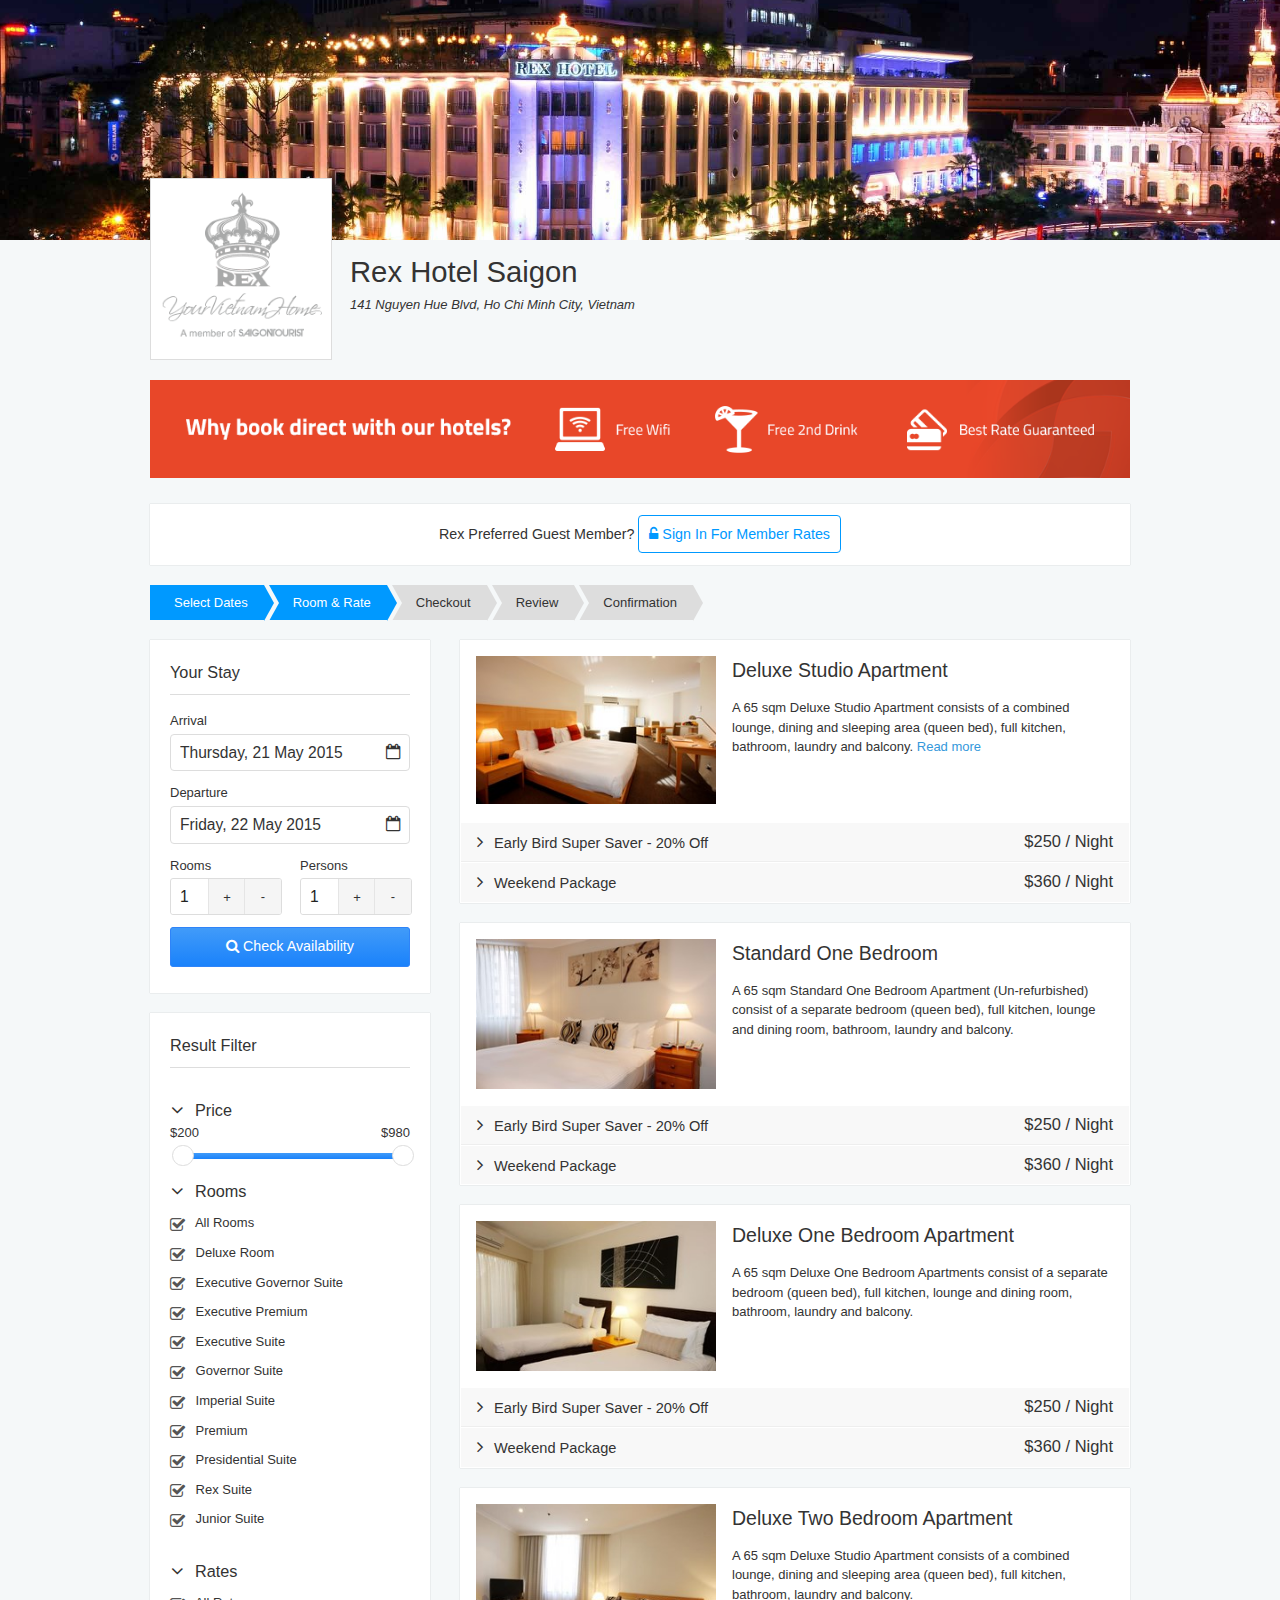
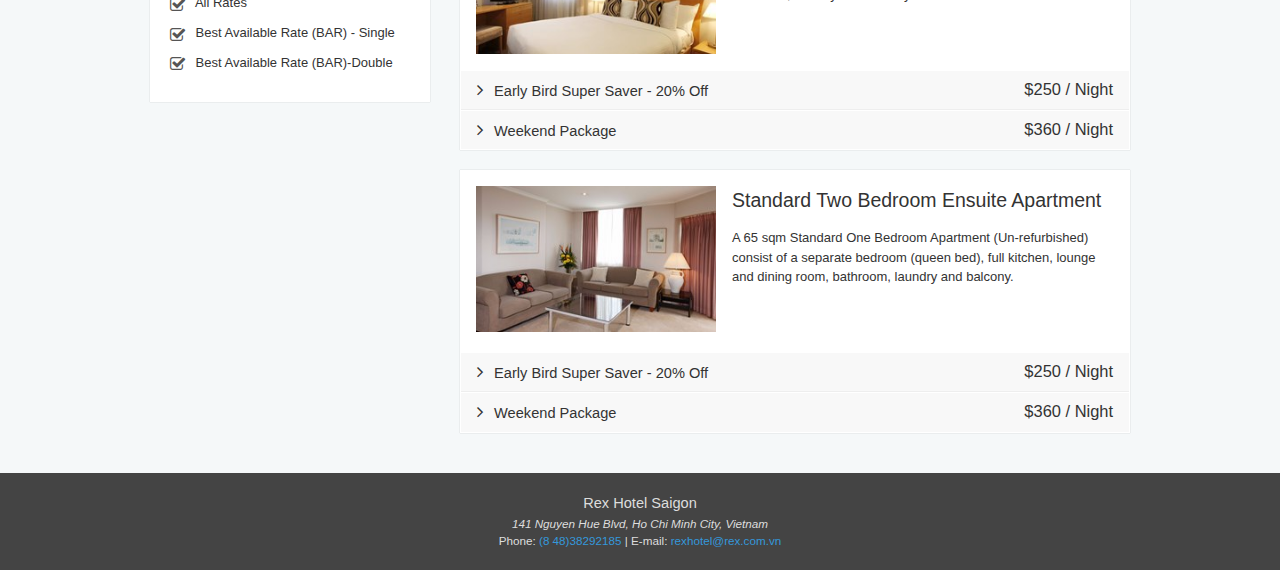
==== index.html @ 6fda1b0e "add breakcrumb nav bar" ====
<!DOCTYPE html>
<html lang="en">

<head>
	<meta charset="utf-8">
	<title>Reservation - Modern Hotel</title>
	<meta name="viewport" content="width=device-width, initial-scale=1, user-scalable=no">
	<link rel="stylesheet" href="styles/style.css">
	<!--[if lt IE 9]>
	<script src="http://html5shiv.googlecode.com/svn/trunk/html5.js"></script>
	<![endif]-->
</head>

<body>
	<header class="master-header" style="background-image: url(images/rex-banner-2200x1200.jpg)">
		<div class="container">
			<section class="master-headline">
				<a href="#" class="master-logo">
					<img src="images/logo-rex.png" alt="">
				</a>
				<div class="master-caption">
					<h1>Rex Hotel Saigon</h1>
					<address>
						141 Nguyen Hue Blvd, Ho Chi Minh City, Vietnam
					</address>
				</div>
			</section>
		</div>
	</header>
	<section class="master-body">
		<div class="container">
			<div class="body-banner">
				<img src="images/book-direct-banner.png" alt="">
			</div>
			<div class="container-box text-center member-connect-bar">
				Rex Preferred Guest Member? <a href="?do=connect" class="ghost-button"><i class="fa fa-unlock-alt"></i> Sign In For Member Rates</a>
				<!-- Welcome back, Edward. Enjoy your <strong>35% Off</strong> for Platinum Membership -->
			</div>
			<div class="breadcrumb-nav">
				<ul>
					<li class="active">Select Dates</li>
					<li class="active">Room &amp; Rate</li>
					<li>Checkout</li>
					<li>Review</li>
					<li>Confirmation</li>
				</ul>
			</div>
			<aside class="body-aside">
				<div class="container-box">
					<h3 class="box-title">Your Stay</h3>
					<div class="box-content">
						<form action="" class="booking-search-form">
							<table class="form-table wide">
								<tr>
									<td>
										<h4 class="form-label-title">Arrival</h4>
										<label class="datepicker-label">
											<input type="text" class="datepicker" id="arrival" placeholder="Arrival" value="Thursday, 21 May 2015" readonly>
											<input type="text" name="arrival" class="hide datepicker-alt" placeholder="Arrival" value="">
										</label>
									</td>
								</tr>
								<tr>
									<td>
										<h4 class="form-label-title">Departure</h4>
										<label class="datepicker-label">
											<input type="text" class="datepicker" id="departure" placeholder="Departure" value="Friday, 22 May 2015" readonly>
											<input type="text" name="departure" class="hide datepicker-alt" placeholder="Arrival" value="">
										</label>
									</td>
								</tr>
								<tr>
									<td>
										<div class="dual-split">
											<label>
												<h4 class="form-label-title">Rooms</h4>
												<input type="text" class="spinner" name="rooms" value="1" min="1" max="4" readonly>
											</label>
										</div>
										<div class="dual-split">
											<label>
												<h4 class="form-label-title">Persons</h4>
												<input type="text" class="spinner" name="persons" value="1" min="1" max="4" readonly>
											</label>
										</div>
									</td>
								</tr>
								<tr>
									<td>
										<button type="submit"><i class="fa fa-search"></i> Check Availability</button>
									</td>
								</tr>
							</table>
						</form>
					</div>
				</div>
				<div class="container-box">
					<h3 class="box-title">Result Filter</h3>
					<div class="box-content">
						<!-- Price -->
						<div class="filter-component price-filter">
							<h4 class="component-title active">Price</h4>
							<div class="component-body">
								<ul class="price-filter-label">
									<li>$200</li>
									<li>$980</li>
								</ul>
								<div class="slider"></div>
							</div>
						</div>
						<div class="filter-component room-filter">
							<h4 class="component-title active">Rooms</h4>
							<div class="component-body">
								<label>
									<input type="checkbox" class="select-all-checkbox" checked> All Rooms
								</label>
								<label>
									<input type="checkbox" checked> Deluxe Room
								</label>
								<label>
									<input type="checkbox" checked> Executive Governor Suite
								</label>
								<label>
									<input type="checkbox" checked> Executive Premium
								</label>
								<label>
									<input type="checkbox" checked> Executive Suite
								</label>
								<label>
									<input type="checkbox" checked> Governor Suite
								</label>
								<label>
									<input type="checkbox" checked> Imperial Suite
								</label>
								<label>
									<input type="checkbox" checked> Premium
								</label>
								<label>
									<input type="checkbox" checked> Presidential Suite
								</label>
								<label>
									<input type="checkbox" checked> Rex Suite
								</label>
								<label>
									<input type="checkbox" checked> Junior Suite
								</label>
							</div>
						</div>
						<div class="filter-component room-filter">
							<h4 class="component-title active">Rates</h4>
							<div class="component-body">
								<label>
									<input type="checkbox" class="select-all-checkbox" checked> All Rates
								</label>
								<label>
									<input type="checkbox" checked> Best Available Rate (BAR) - Single
								</label>
								<label>
									<input type="checkbox" checked> Best Available Rate (BAR)-Double
								</label>
							</div>
						</div>
					</div>
				</div>
			</aside>
			<main class="body-main">
				<form action="inform.html">
					<div class="room-list">
						<li class="room-item container-box">
							<div class="room-photo-frame">
								<img src="images/rs_270x0_Deluxe.jpg" alt="">
								<div class="photo-zoom-button"><i class="fa fa-search-plus"></i></div>
							</div>
							<div class="room-text">
								<h2 class="room-name">Deluxe Studio Apartment</h2>
								<p class="room-caption">
									A 65 sqm Deluxe Studio Apartment consists of a combined lounge, dining and sleeping area (queen bed), full kitchen, bathroom, laundry and balcony. <a href="#" class="read-more-button">Read more</a>
								</p>
							</div>
							<ul class="rate-list">
								<li class="rate-item">
									<h3 class="rate-name">
										<i class="fa fa-angle-right"></i> Early Bird Super Saver - 20% Off
										<span class="rate-price">$250 / Night</span>
									</h3>
									<div class="rate-item-content">
										<div class="rate-item-action">
											<div class="rate-action-caption">Excluding Taxes &amp; Fees</div>
											<a href="#price-breakdown-1" class="dialog-button">Price Breakdown</a>
											<div class="hide" id="price-breakdown-1" title="Price Breakdown" data-modal="true" data-resizable="false" data-width="480" data-scrollable="false">
												<table class="form-table">
													<tr>
														<td width="80">Room</td>
														<td>Deluxe Studio Apartment</td>
													</tr>
													<tr>
														<td>Rate</td>
														<td>Early Bird Super Saver - 20% Off</td>
													</tr>
												</table>
												<br>
												<table class="data-table stripe wide">
													<tr>
														<th>Date</th>
														<th>Price</th>
													</tr>
													<tr>
														<td>20 June 2015</td>
														<td>$232</td>
													</tr>
													<tr>
														<td>21 June 2015</td>
														<td>$168</td>
													</tr>
													<tr>
														<td><strong style="font-size: 1.1em">Total</strong></td>
														<td><strong style="font-size: 1.1em">$400</strong></td>
													</tr>
												</table>
											</div>
											<button type="submit"><i class="fa fa-check"></i> SELECT</button>
										</div>
										<div class="rate-item-text">
											Book your stay early and save up to 20% off our Flexi rate! Bookings must be fully prepaid at time of booking and no cancellations or amendments are permitted.
											<br> Package Inclusion:
											<ul>
												<li>Free Wi-Fi Internet access</li>
												<li>Free access to gym and swimming pool</li>
											</ul>
											<a href="#tnc-1" class="dialog-button">Terms &amp; Conditions</a>
											<div class="hide" id="tnc-1" title="Terms &amp; Conditions" data-modal="true" data-width="640" data-maxheight="480" data-resizable="true" data-scrollable="false">
												If cancelled within 48 hours prior to arrival or no show - one night-stay will be forfeited - Charge includes Tax
												<br> FULL pre-payment required. No cancellations or amendments.
												<br> • Rates are quoted in US Dollar (USD)
												<br> • A credit card number is required to guarantee the booking.
												<br> • In case of cancellation less than 24hrs, prior to arrival or in case of no-show, one night stay per room will be charged on your credit card.
												<br> • Check-in time is from 1400hrs and check-out till 1200hrs
												<br> • Please note that children age 12 and older are charged the adult rate. • Payment due upon departure.
												<br> • Hotel reserves the right to cancel or modify reservations where it appears that a customer has engaged in fraudulent or inappropriate activity or under other circumstances where it appears that reservations contain or resulted from a mistake or error.
												<br>
												<br> Please do not hesitate to contact us at the following e-mail address: bookings@rex.com.vn
												<br>
												<br> We are always on hand to assist with your enquiry.
											</div>
										</div>
									</div>
								</li>
								<li class="rate-item">
									<h3 class="rate-name">
										<i class="fa fa-angle-right"></i> Weekend Package
										<span class="rate-price">$360 / Night</span>
									</h3>
									<div class="rate-item-content">
										<div class="rate-item-action">
											<div class="rate-action-caption">Excluding Taxes &amp; Fees</div>
											<a href="#" class="price-breakdown-button">Price Breakdown</a>
											<button class="active"><i class="fa fa-check"></i> SELECT</button>
										</div>
										<div class="rate-item-text">
											Book your stay early and save up to 20% off our Flexi rate! Bookings must be fully prepaid at time of booking and no cancellations or amendments are permitted.
											<br> Package Inclusion:
											<ul>
												<li>Free Wi-Fi Internet access</li>
												<li>Free access to gym and swimming pool</li>
											</ul>
											<a href="#" class="rate-tnc-button">Terms &amp; Conditions</a>
										</div>
									</div>
								</li>
							</ul>
						</li>
						<li class="room-item container-box">
							<div class="room-photo-frame">
								<img src="images/rs_270x0_standard-one-bedroom-(1).jpg" alt="">
								<div class="photo-zoom-button"><i class="fa fa-search-plus"></i></div>
							</div>
							<div class="room-text">
								<h2 class="room-name">Standard One Bedroom</h2>
								<p class="room-caption">
									A 65 sqm Standard One Bedroom Apartment (Un-refurbished) consist of a separate bedroom (queen bed), full kitchen, lounge and dining room, bathroom, laundry and balcony.
								</p>
							</div>
							<ul class="rate-list">
								<li class="rate-item">
									<h3 class="rate-name">
										<i class="fa fa-angle-right"></i> Early Bird Super Saver - 20% Off
										<span class="rate-price">$250 / Night</span>
									</h3>
									<div class="rate-item-content">
										<div class="rate-item-action">
											<div class="rate-action-caption">Excluding Taxes &amp; Fees</div>
											<a href="#" class="price-breakdown-button">Price Breakdown</a>
											<button class="active"><i class="fa fa-check"></i> SELECT</button>
										</div>
										<div class="rate-item-text">
											Book your stay early and save up to 20% off our Flexi rate! Bookings must be fully prepaid at time of booking and no cancellations or amendments are permitted.
											<br> Package Inclusion:
											<ul>
												<li>Free Wi-Fi Internet access</li>
												<li>Free access to gym and swimming pool</li>
											</ul>
											<a href="#" class="rate-tnc-button">Terms &amp; Conditions</a>
										</div>
									</div>
								</li>
								<li class="rate-item">
									<h3 class="rate-name">
										<i class="fa fa-angle-right"></i> Weekend Package
										<span class="rate-price">$360 / Night</span>
									</h3>
									<div class="rate-item-content">
										<div class="rate-item-action">
											<div class="rate-action-caption">Excluding Taxes &amp; Fees</div>
											<a href="#" class="price-breakdown-button">Price Breakdown</a>
											<button class="active"><i class="fa fa-check"></i> SELECT</button>
										</div>
										<div class="rate-item-text">
											Book your stay early and save up to 20% off our Flexi rate! Bookings must be fully prepaid at time of booking and no cancellations or amendments are permitted.
											<br> Package Inclusion:
											<ul>
												<li>Free Wi-Fi Internet access</li>
												<li>Free access to gym and swimming pool</li>
											</ul>
											<a href="#" class="rate-tnc-button">Terms &amp; Conditions</a>
										</div>
									</div>
								</li>
							</ul>
						</li>
						<li class="room-item container-box">
							<div class="room-photo-frame">
								<img src="images/rs_270x0_deluxe-two-bedroom-apartment_(4).jpg" alt="">
								<div class="photo-zoom-button"><i class="fa fa-search-plus"></i></div>
							</div>
							<div class="room-text">
								<h2 class="room-name">Deluxe One Bedroom Apartment</h2>
								<p class="room-caption">
									A 65 sqm Deluxe One Bedroom Apartments consist of a separate bedroom (queen bed), full kitchen, lounge and dining room, bathroom, laundry and balcony.
								</p>
							</div>
							<ul class="rate-list">
								<li class="rate-item">
									<h3 class="rate-name">
										<i class="fa fa-angle-right"></i> Early Bird Super Saver - 20% Off
										<span class="rate-price">$250 / Night</span>
									</h3>
									<div class="rate-item-content">
										<div class="rate-item-action">
											<div class="rate-action-caption">Excluding Taxes &amp; Fees</div>
											<a href="#" class="price-breakdown-button">Price Breakdown</a>
											<button class="active"><i class="fa fa-check"></i> SELECT</button>
										</div>
										<div class="rate-item-text">
											Book your stay early and save up to 20% off our Flexi rate! Bookings must be fully prepaid at time of booking and no cancellations or amendments are permitted.
											<br> Package Inclusion:
											<ul>
												<li>Free Wi-Fi Internet access</li>
												<li>Free access to gym and swimming pool</li>
											</ul>
											<a href="#" class="rate-tnc-button">Terms &amp; Conditions</a>
										</div>
									</div>
								</li>
								<li class="rate-item">
									<h3 class="rate-name">
										<i class="fa fa-angle-right"></i> Weekend Package
										<span class="rate-price">$360 / Night</span>
									</h3>
									<div class="rate-item-content">
										<div class="rate-item-action">
											<div class="rate-action-caption">Excluding Taxes &amp; Fees</div>
											<a href="#" class="price-breakdown-button">Price Breakdown</a>
											<button class="active"><i class="fa fa-check"></i> SELECT</button>
										</div>
										<div class="rate-item-text">
											Book your stay early and save up to 20% off our Flexi rate! Bookings must be fully prepaid at time of booking and no cancellations or amendments are permitted.
											<br> Package Inclusion:
											<ul>
												<li>Free Wi-Fi Internet access</li>
												<li>Free access to gym and swimming pool</li>
											</ul>
											<a href="#" class="rate-tnc-button">Terms &amp; Conditions</a>
										</div>
									</div>
								</li>
							</ul>
						</li>
						<li class="room-item container-box">
							<div class="room-photo-frame">
								<img src="images/rs_270x0_deluxe-one-bedroom-apartment.jpg" alt="">
								<div class="photo-zoom-button"><i class="fa fa-search-plus"></i></div>
							</div>
							<div class="room-text">
								<h2 class="room-name">Deluxe Two Bedroom Apartment</h2>
								<p class="room-caption">
									A 65 sqm Deluxe Studio Apartment consists of a combined lounge, dining and sleeping area (queen bed), full kitchen, bathroom, laundry and balcony.
								</p>
							</div>
							<ul class="rate-list">
								<li class="rate-item">
									<h3 class="rate-name">
										<i class="fa fa-angle-right"></i> Early Bird Super Saver - 20% Off
										<span class="rate-price">$250 / Night</span>
									</h3>
									<div class="rate-item-content">
										<div class="rate-item-action">
											<div class="rate-action-caption">Excluding Taxes &amp; Fees</div>
											<a href="#" class="price-breakdown-button">Price Breakdown</a>
											<button class="active"><i class="fa fa-check"></i> SELECT</button>
										</div>
										<div class="rate-item-text">
											Book your stay early and save up to 20% off our Flexi rate! Bookings must be fully prepaid at time of booking and no cancellations or amendments are permitted.
											<br> Package Inclusion:
											<ul>
												<li>Free Wi-Fi Internet access</li>
												<li>Free access to gym and swimming pool</li>
											</ul>
											<a href="#" class="rate-tnc-button">Terms &amp; Conditions</a>
										</div>
									</div>
								</li>
								<li class="rate-item">
									<h3 class="rate-name">
										<i class="fa fa-angle-right"></i> Weekend Package
										<span class="rate-price">$360 / Night</span>
									</h3>
									<div class="rate-item-content">
										<div class="rate-item-action">
											<div class="rate-action-caption">Excluding Taxes &amp; Fees</div>
											<a href="#" class="price-breakdown-button">Price Breakdown</a>
											<button class="active"><i class="fa fa-check"></i> SELECT</button>
										</div>
										<div class="rate-item-text">
											Book your stay early and save up to 20% off our Flexi rate! Bookings must be fully prepaid at time of booking and no cancellations or amendments are permitted.
											<br> Package Inclusion:
											<ul>
												<li>Free Wi-Fi Internet access</li>
												<li>Free access to gym and swimming pool</li>
											</ul>
											<a href="#" class="rate-tnc-button">Terms &amp; Conditions</a>
										</div>
									</div>
								</li>
							</ul>
						</li>
						<li class="room-item container-box">
							<div class="room-photo-frame">
								<img src="images/rs_270x0_standard-two-bedroom-ensuite-(1).jpg" alt="">
								<div class="photo-zoom-button"><i class="fa fa-search-plus"></i></div>
							</div>
							<div class="room-text">
								<h2 class="room-name">Standard Two Bedroom Ensuite Apartment</h2>
								<p class="room-caption">
									A 65 sqm Standard One Bedroom Apartment (Un-refurbished) consist of a separate bedroom (queen bed), full kitchen, lounge and dining room, bathroom, laundry and balcony.
								</p>
							</div>
							<ul class="rate-list">
								<li class="rate-item">
									<h3 class="rate-name">
										<i class="fa fa-angle-right"></i> Early Bird Super Saver - 20% Off
										<span class="rate-price">$250 / Night</span>
									</h3>
									<div class="rate-item-content">
										<div class="rate-item-action">
											<div class="rate-action-caption">Excluding Taxes &amp; Fees</div>
											<a href="#" class="price-breakdown-button">Price Breakdown</a>
											<button class="active"><i class="fa fa-check"></i> SELECT</button>
										</div>
										<div class="rate-item-text">
											Book your stay early and save up to 20% off our Flexi rate! Bookings must be fully prepaid at time of booking and no cancellations or amendments are permitted.
											<br> Package Inclusion:
											<ul>
												<li>Free Wi-Fi Internet access</li>
												<li>Free access to gym and swimming pool</li>
											</ul>
											<a href="#" class="rate-tnc-button">Terms &amp; Conditions</a>
										</div>
									</div>
								</li>
								<li class="rate-item">
									<h3 class="rate-name">
										<i class="fa fa-angle-right"></i> Weekend Package
										<span class="rate-price">$360 / Night</span>
									</h3>
									<div class="rate-item-content">
										<div class="rate-item-action">
											<div class="rate-action-caption">Excluding Taxes &amp; Fees</div>
											<a href="#" class="price-breakdown-button">Price Breakdown</a>
											<button class="active"><i class="fa fa-check"></i> SELECT</button>
										</div>
										<div class="rate-item-text">
											Book your stay early and save up to 20% off our Flexi rate! Bookings must be fully prepaid at time of booking and no cancellations or amendments are permitted.
											<br> Package Inclusion:
											<ul>
												<li>Free Wi-Fi Internet access</li>
												<li>Free access to gym and swimming pool</li>
											</ul>
											<a href="#" class="rate-tnc-button">Terms &amp; Conditions</a>
										</div>
									</div>
								</li>
							</ul>
						</li>
					</div>
				</form>
			</main>
		</div>
		<div class="clear"></div>
	</section>
	<footer class="master-footer">
		<div class="container">
			<h3>Rex Hotel Saigon</h3>
			<address>141 Nguyen Hue Blvd, Ho Chi Minh City, Vietnam</address>
			<div>
				Phone: <a href="tel:(8 48)38292185">(8 48)38292185</a> | E-mail: <a href="mailto:rexhotel@rex.com.vn">rexhotel@rex.com.vn</a>
			</div>
		</div>
	</footer>
	<script src="scripts/jquery-1.11.2.min.js"></script>
	<script src="scripts/jquery-ui-1.11.4.min.js"></script>
	<script src="scripts/script.js"></script>
	<!-- end of document -->
</body>

</html>
---- styles/style.css ----
/*@import url(https://fonts.googleapis.com/css?family=Raleway:400,300);*/
@import url(normalize.css);
@import url(font-awesome.css);
@import url(jquery-ui.css);
@import url(theme.css);
@import url(form.css);
@import url(main.css);
@import url(common.css);
@import url(layout.css);
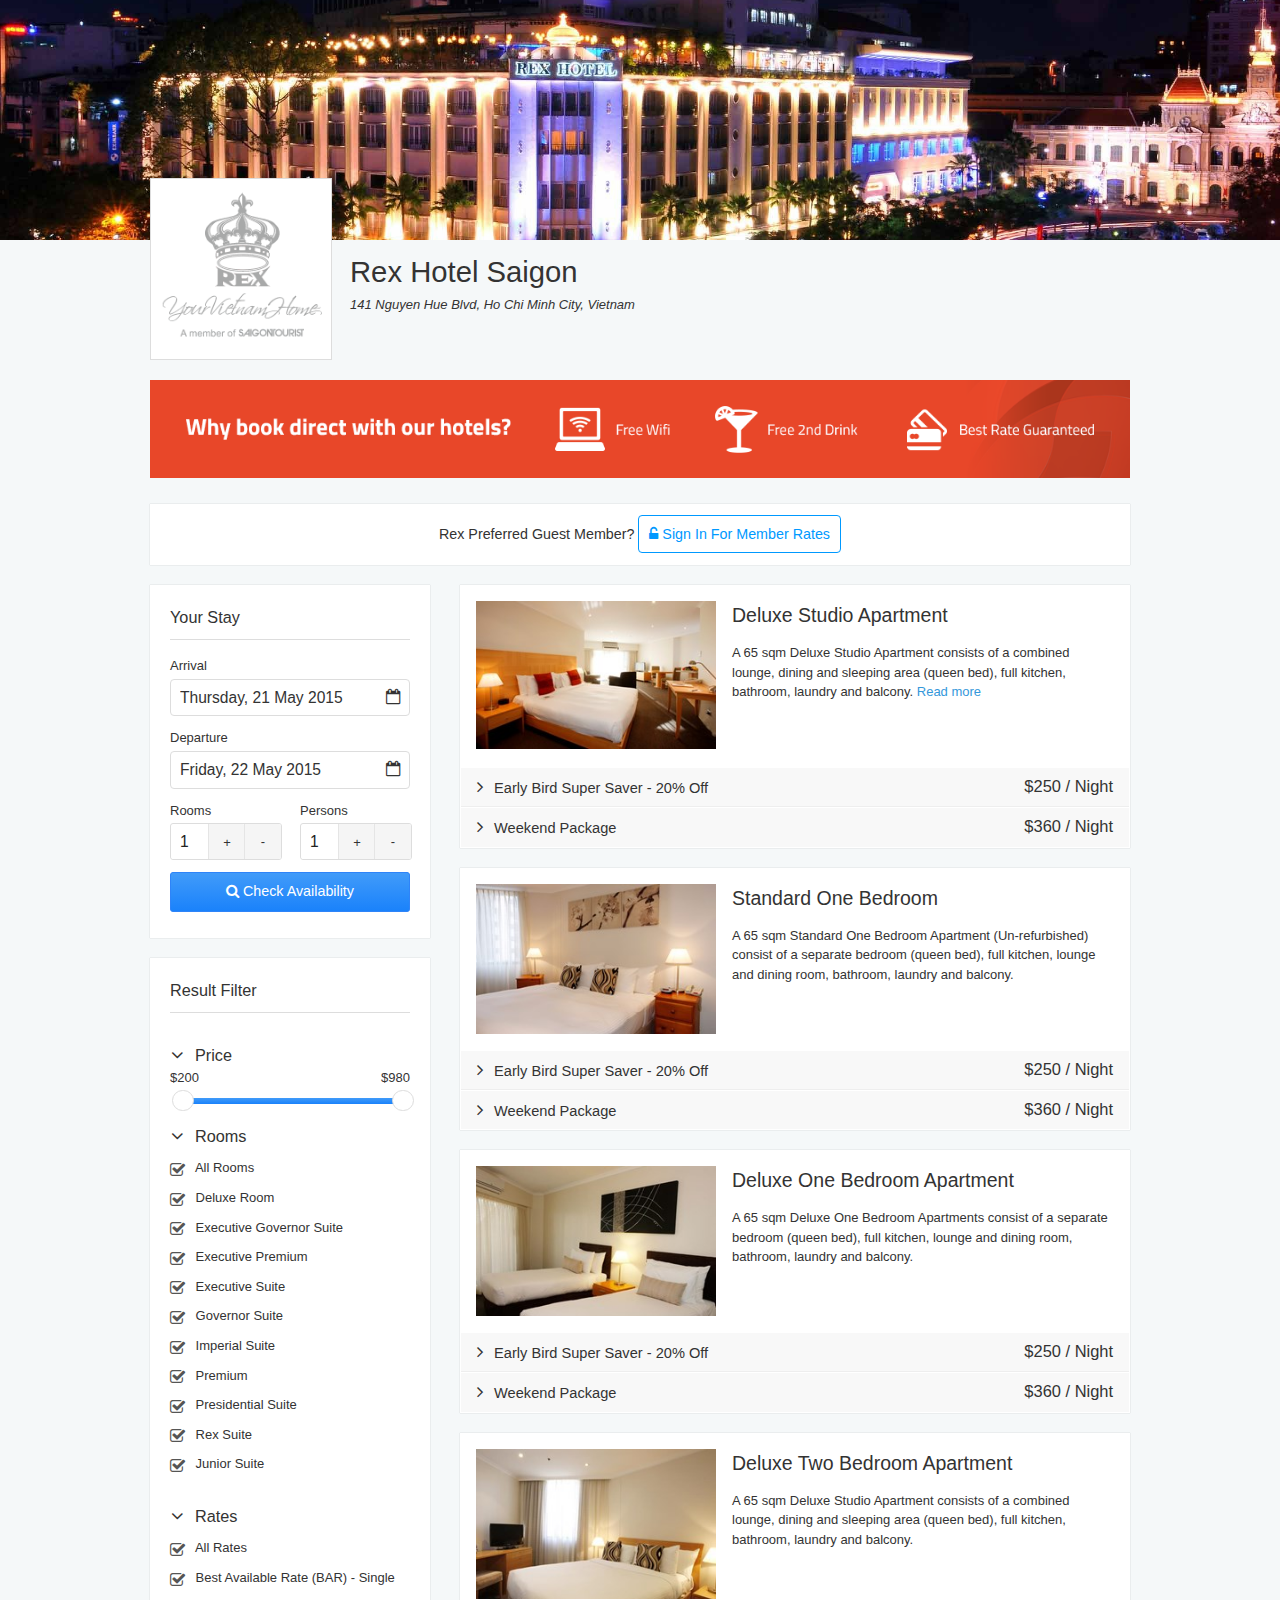
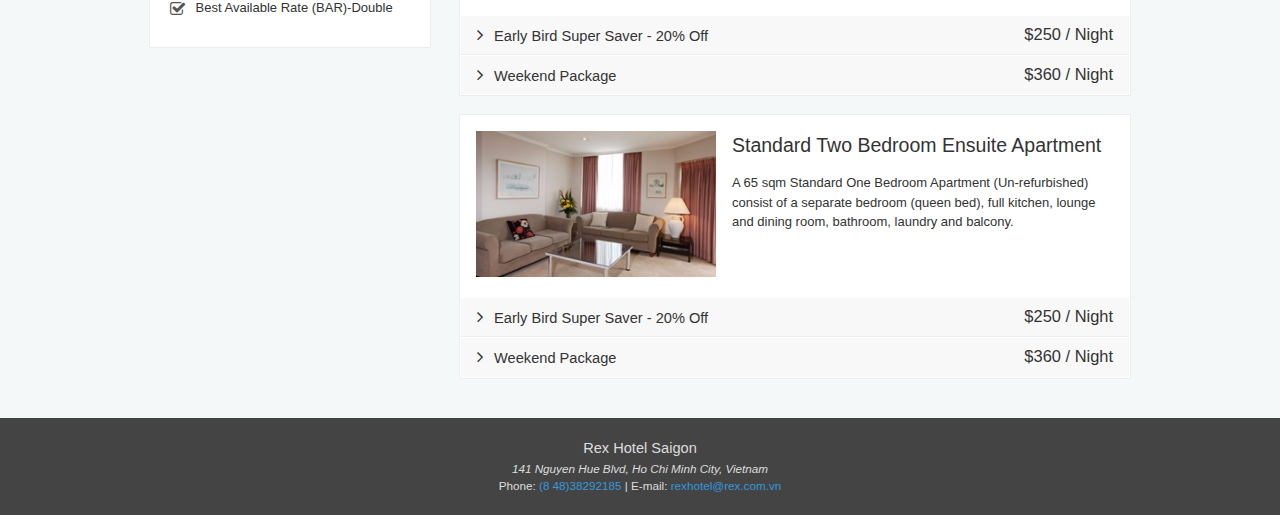
==== commit a2883f7b: "Revert "add breakcrumb nav bar"" ====
--- a/index.html
+++ b/index.html
@@ -36,15 +36,6 @@
 				Rex Preferred Guest Member? <a href="?do=connect" class="ghost-button"><i class="fa fa-unlock-alt"></i> Sign In For Member Rates</a>
 				<!-- Welcome back, Edward. Enjoy your <strong>35% Off</strong> for Platinum Membership -->
 			</div>
-			<div class="breadcrumb-nav">
-				<ul>
-					<li class="active">Select Dates</li>
-					<li class="active">Room &amp; Rate</li>
-					<li>Checkout</li>
-					<li>Review</li>
-					<li>Confirmation</li>
-				</ul>
-			</div>
 			<aside class="body-aside">
 				<div class="container-box">
 					<h3 class="box-title">Your Stay</h3>
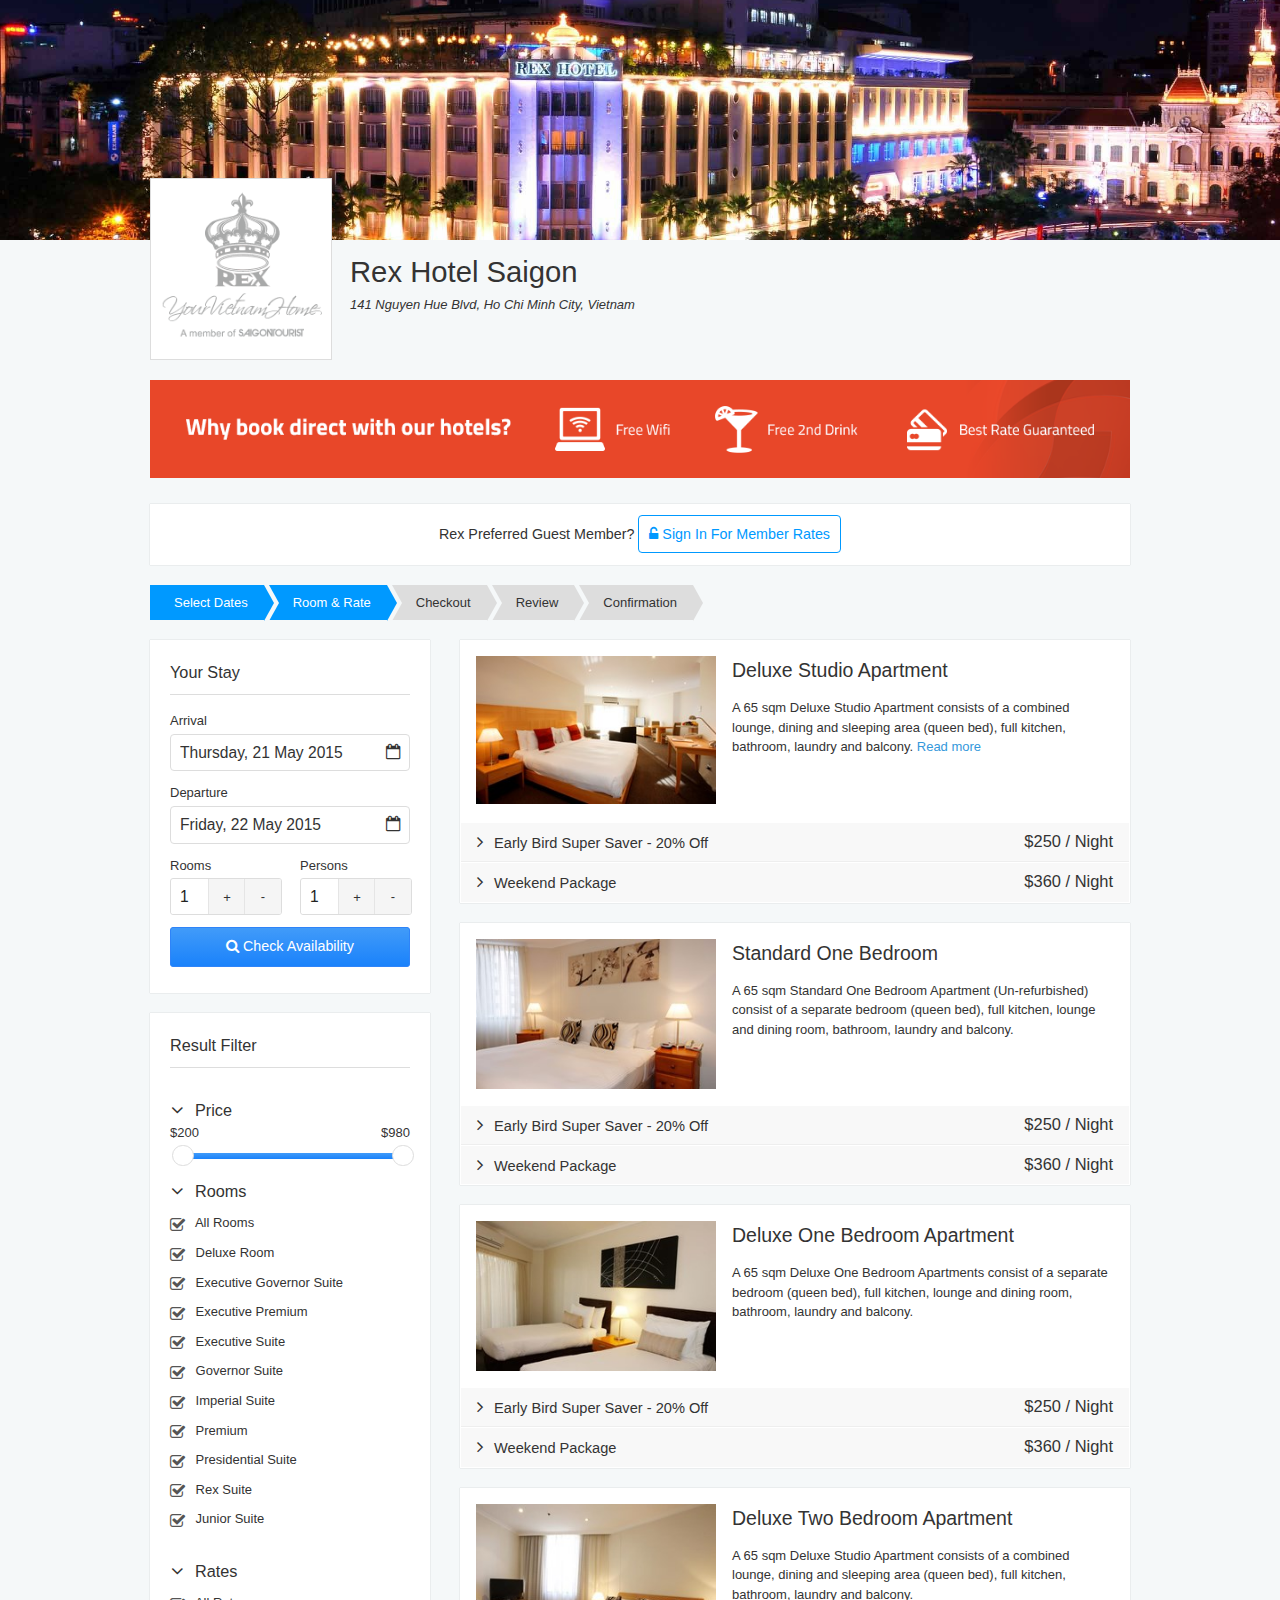
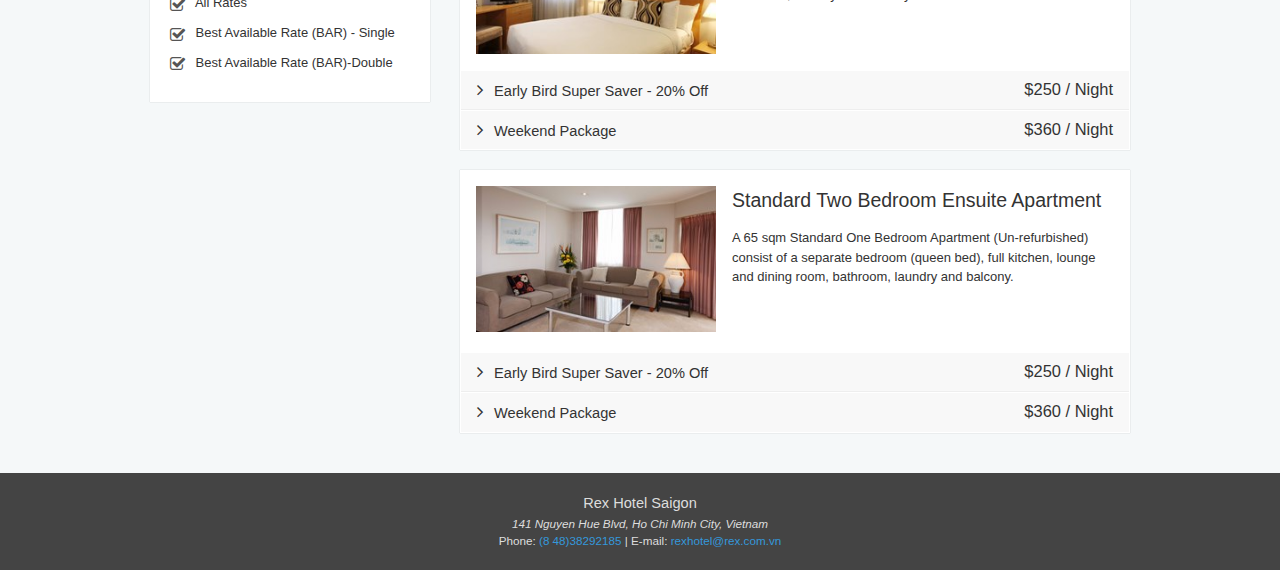
==== commit c2425341: "Revert 6fda1b0..a2883f7" ====
--- a/index.html
+++ b/index.html
@@ -36,6 +36,15 @@
 				Rex Preferred Guest Member? <a href="?do=connect" class="ghost-button"><i class="fa fa-unlock-alt"></i> Sign In For Member Rates</a>
 				<!-- Welcome back, Edward. Enjoy your <strong>35% Off</strong> for Platinum Membership -->
 			</div>
+			<div class="breadcrumb-nav">
+				<ul>
+					<li class="active">Select Dates</li>
+					<li class="active">Room &amp; Rate</li>
+					<li>Checkout</li>
+					<li>Review</li>
+					<li>Confirmation</li>
+				</ul>
+			</div>
 			<aside class="body-aside">
 				<div class="container-box">
 					<h3 class="box-title">Your Stay</h3>
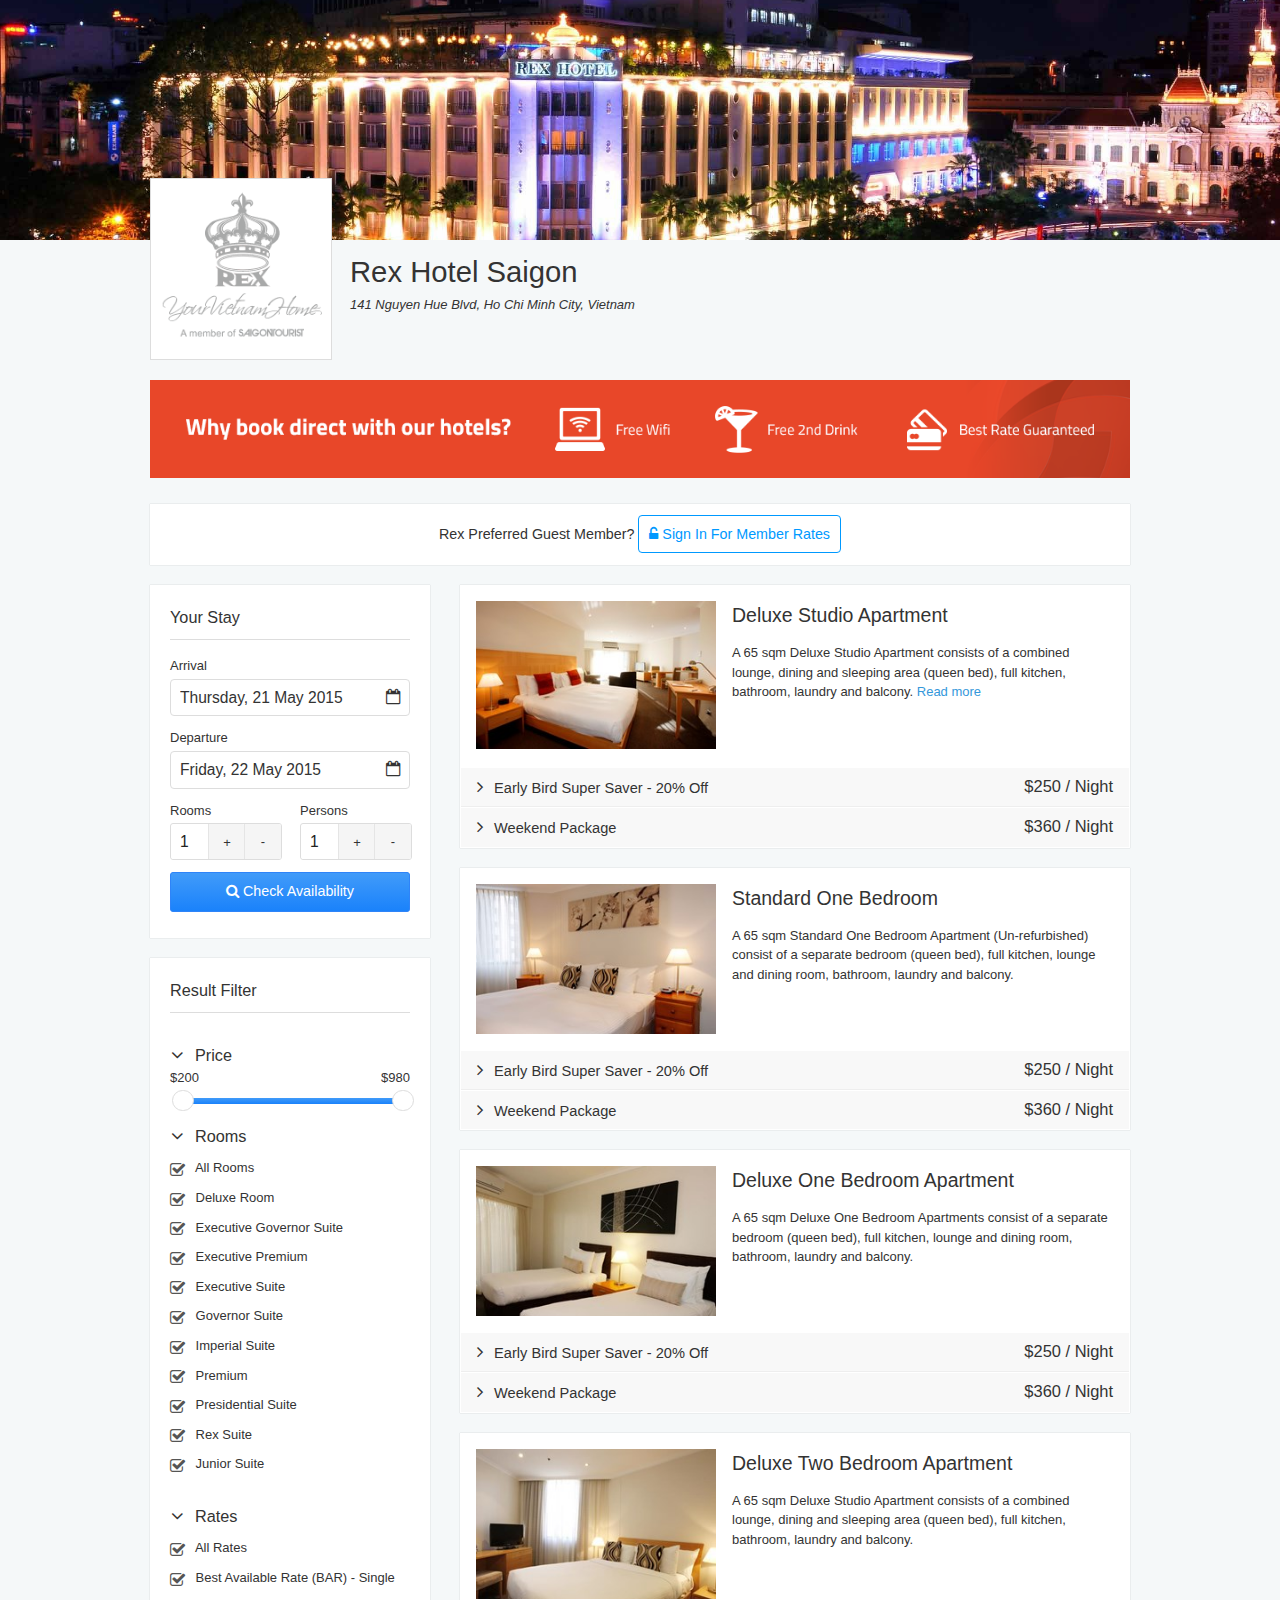
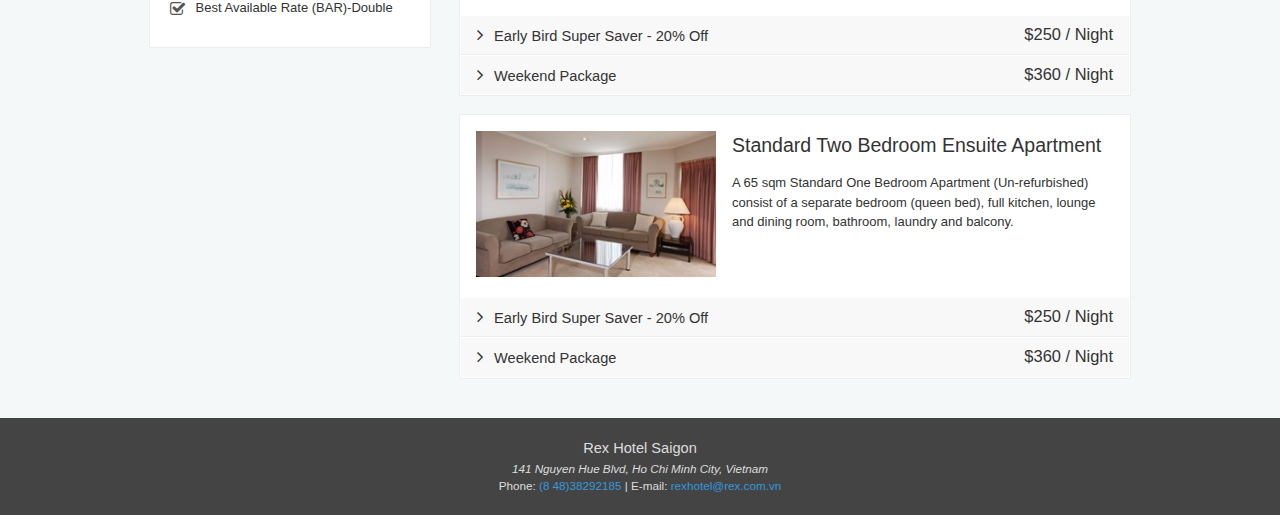
==== commit dc285a05: "Revert "add breakcrumb nav bar"" ====
--- a/index.html
+++ b/index.html
@@ -36,15 +36,6 @@
 				Rex Preferred Guest Member? <a href="?do=connect" class="ghost-button"><i class="fa fa-unlock-alt"></i> Sign In For Member Rates</a>
 				<!-- Welcome back, Edward. Enjoy your <strong>35% Off</strong> for Platinum Membership -->
 			</div>
-			<div class="breadcrumb-nav">
-				<ul>
-					<li class="active">Select Dates</li>
-					<li class="active">Room &amp; Rate</li>
-					<li>Checkout</li>
-					<li>Review</li>
-					<li>Confirmation</li>
-				</ul>
-			</div>
 			<aside class="body-aside">
 				<div class="container-box">
 					<h3 class="box-title">Your Stay</h3>
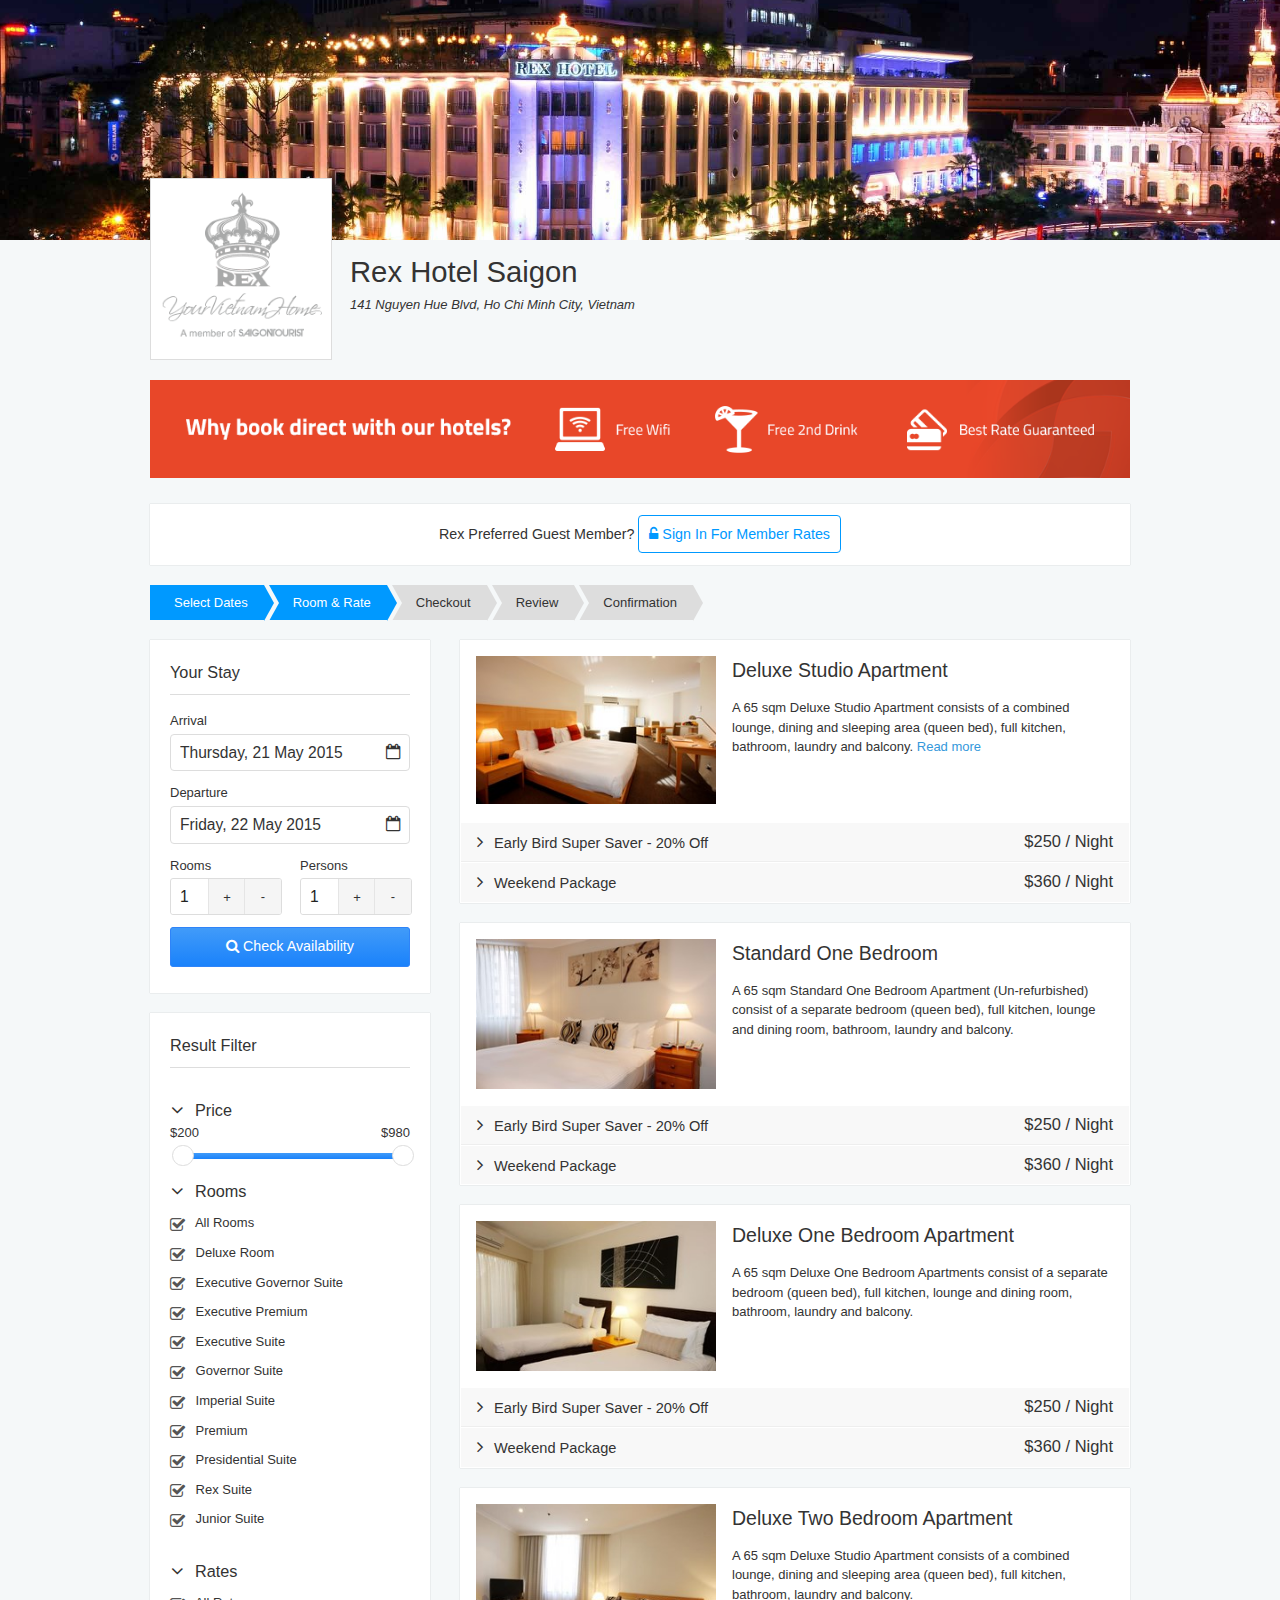
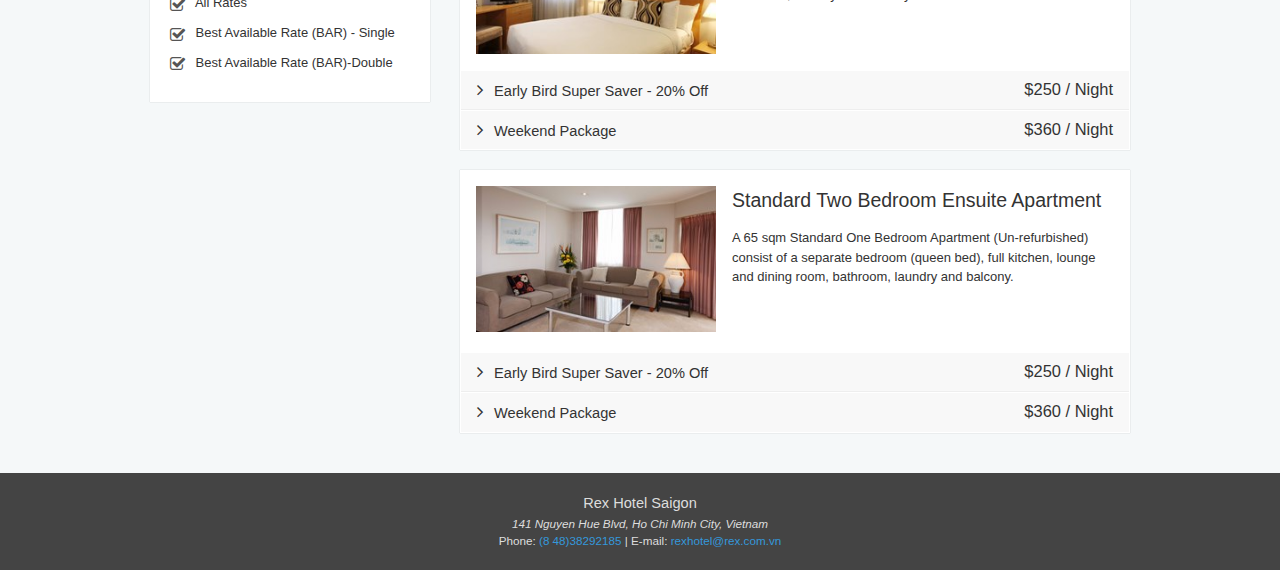
==== commit 998830c4: "Revert 6fda1b0..dc285a0" ====
--- a/index.html
+++ b/index.html
@@ -36,6 +36,15 @@
 				Rex Preferred Guest Member? <a href="?do=connect" class="ghost-button"><i class="fa fa-unlock-alt"></i> Sign In For Member Rates</a>
 				<!-- Welcome back, Edward. Enjoy your <strong>35% Off</strong> for Platinum Membership -->
 			</div>
+			<div class="breadcrumb-nav">
+				<ul>
+					<li class="active">Select Dates</li>
+					<li class="active">Room &amp; Rate</li>
+					<li>Checkout</li>
+					<li>Review</li>
+					<li>Confirmation</li>
+				</ul>
+			</div>
 			<aside class="body-aside">
 				<div class="container-box">
 					<h3 class="box-title">Your Stay</h3>
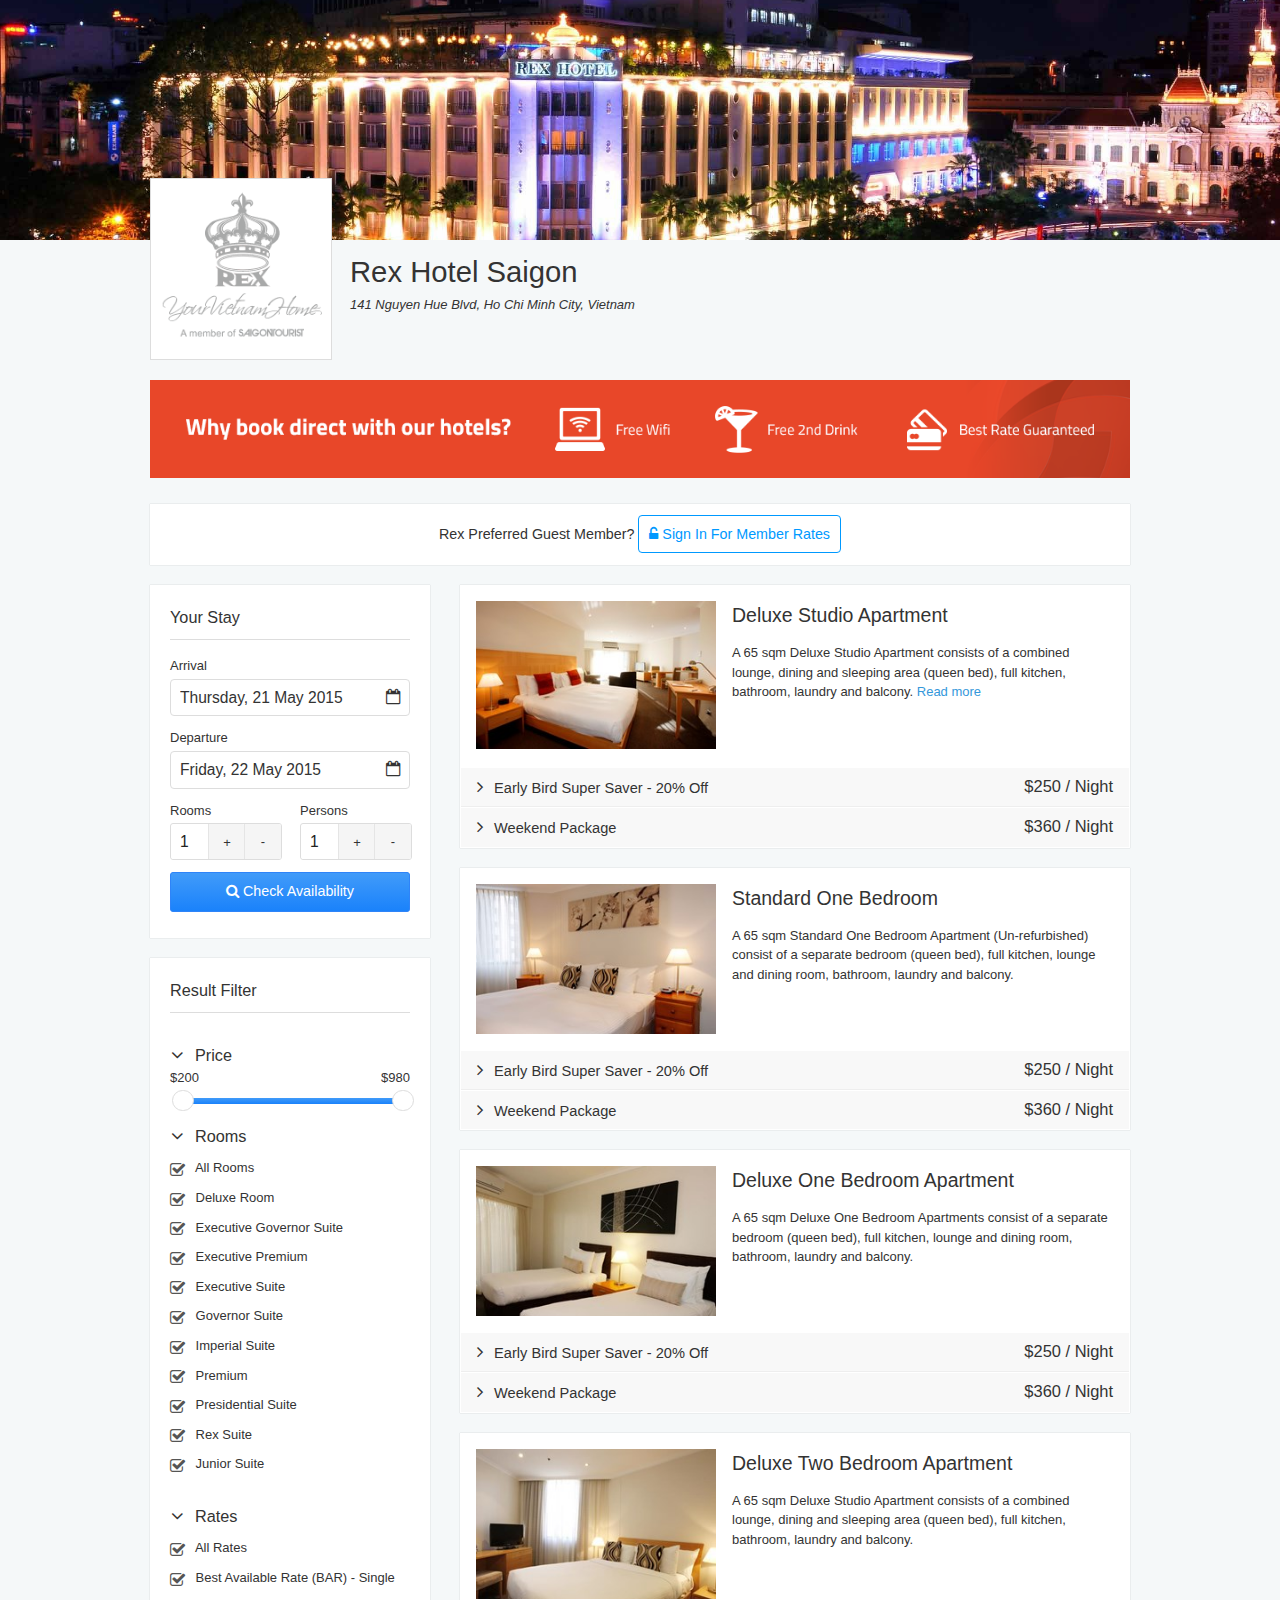
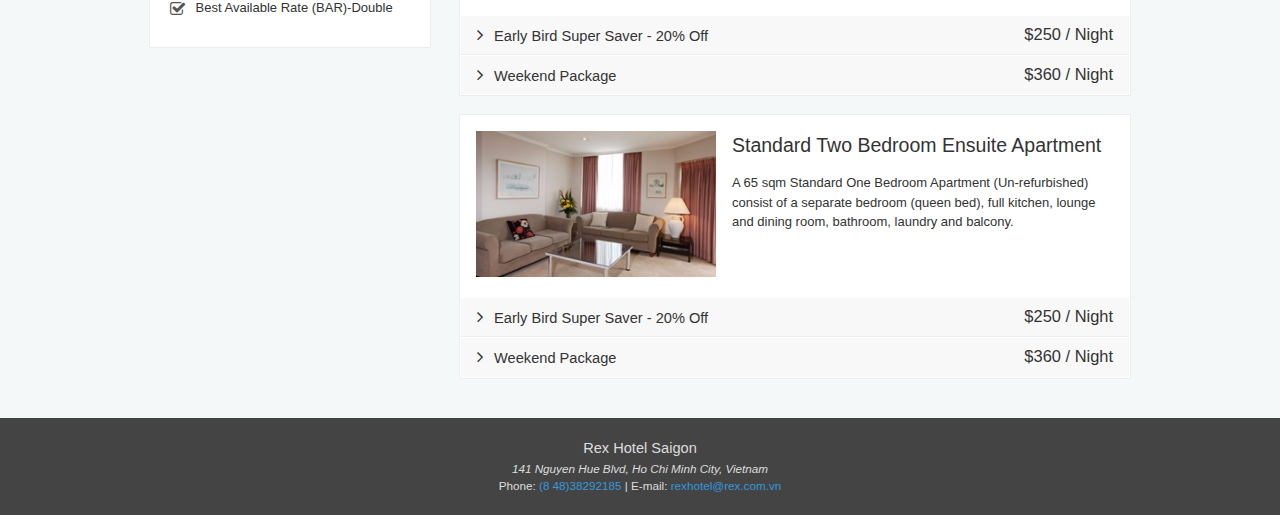
==== commit 9691836e: "This reverts commit ad161facc4dbef021b66e660169251f11565fffc, reversing changes made to 6fda1b0eb4d0" ====
--- a/index.html
+++ b/index.html
@@ -36,15 +36,6 @@
 				Rex Preferred Guest Member? <a href="?do=connect" class="ghost-button"><i class="fa fa-unlock-alt"></i> Sign In For Member Rates</a>
 				<!-- Welcome back, Edward. Enjoy your <strong>35% Off</strong> for Platinum Membership -->
 			</div>
-			<div class="breadcrumb-nav">
-				<ul>
-					<li class="active">Select Dates</li>
-					<li class="active">Room &amp; Rate</li>
-					<li>Checkout</li>
-					<li>Review</li>
-					<li>Confirmation</li>
-				</ul>
-			</div>
 			<aside class="body-aside">
 				<div class="container-box">
 					<h3 class="box-title">Your Stay</h3>
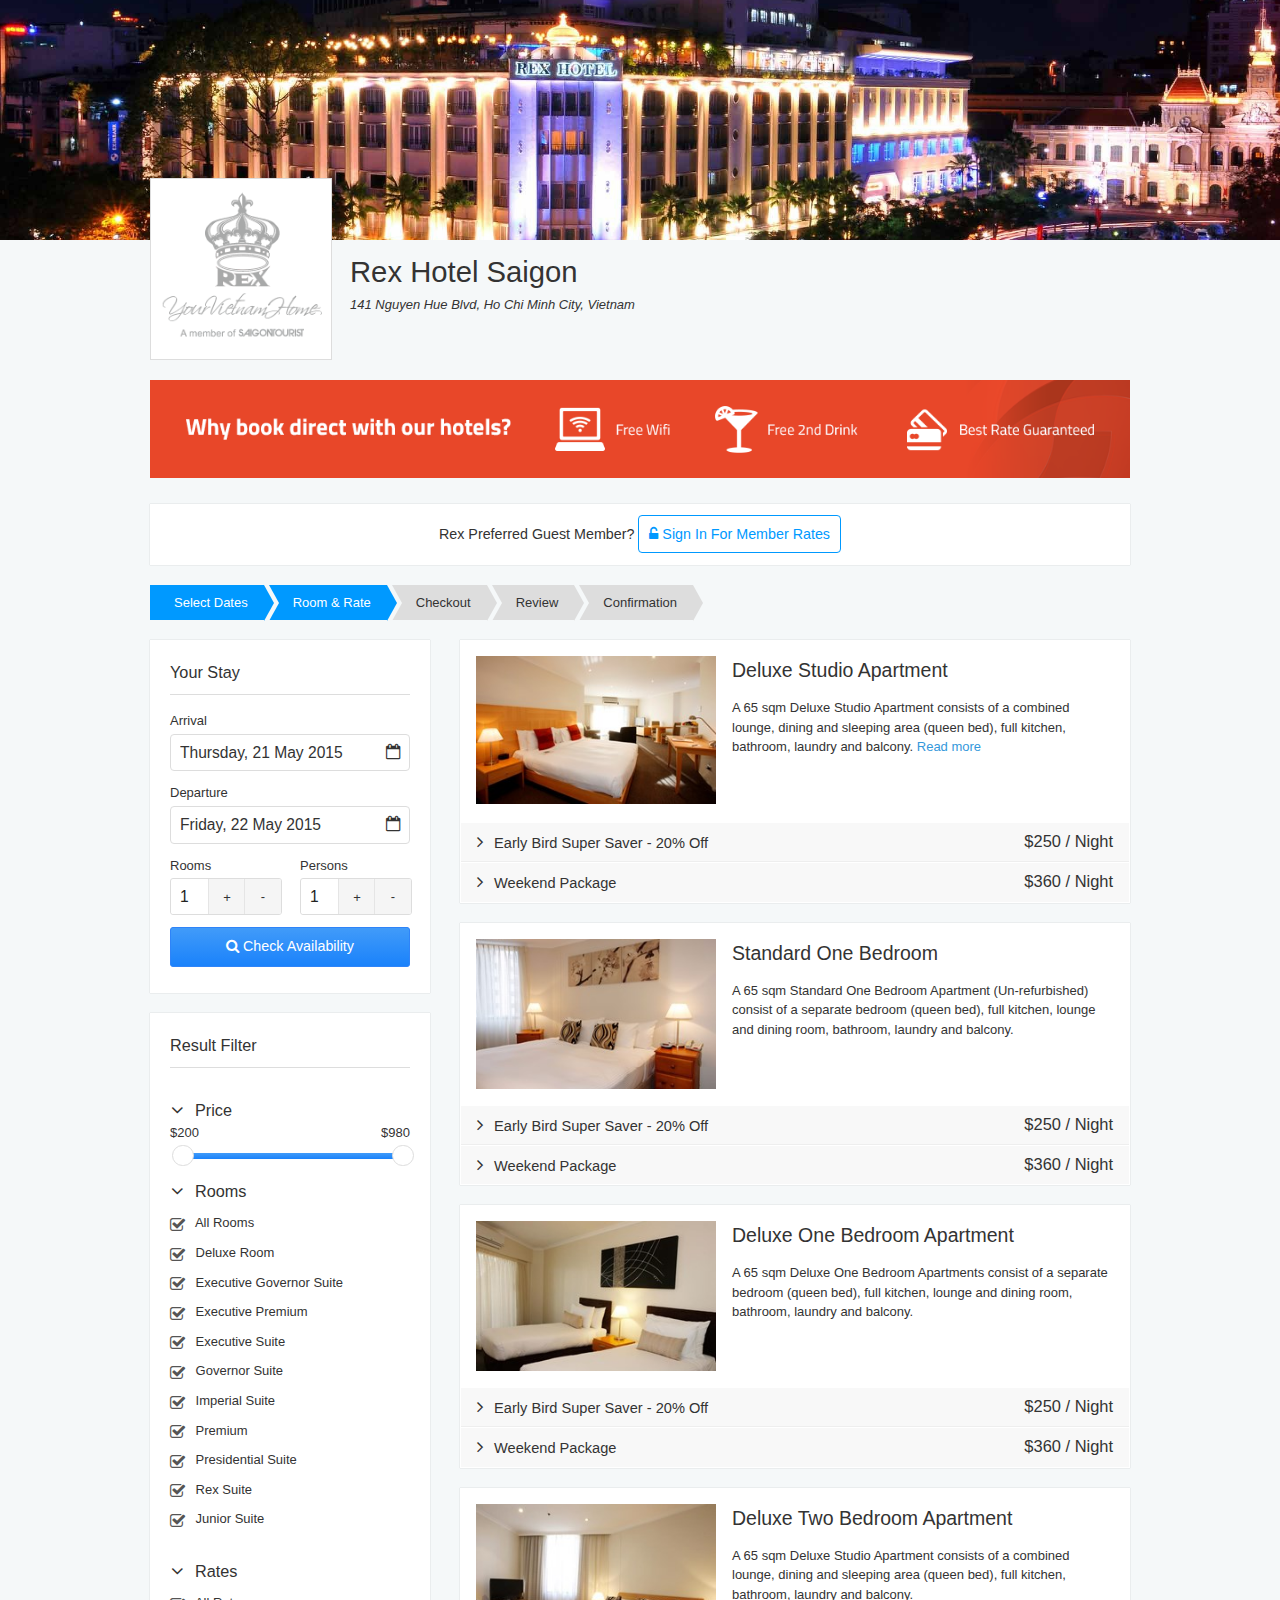
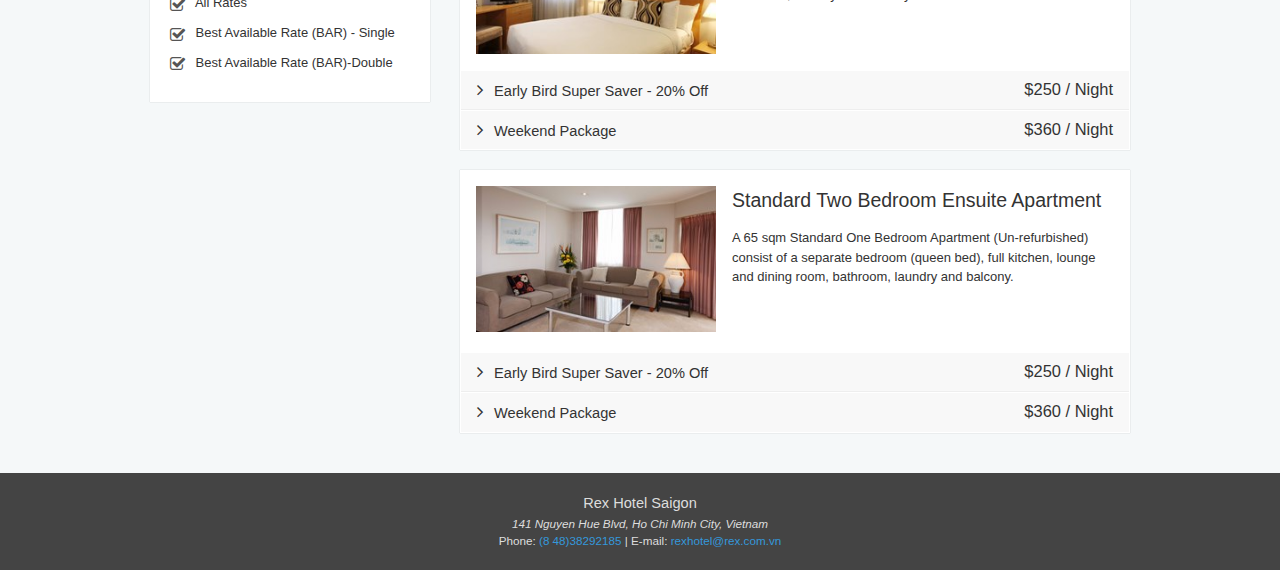
==== commit a4284619: "Revert 6fda1b0..9691836" ====
--- a/index.html
+++ b/index.html
@@ -36,6 +36,15 @@
 				Rex Preferred Guest Member? <a href="?do=connect" class="ghost-button"><i class="fa fa-unlock-alt"></i> Sign In For Member Rates</a>
 				<!-- Welcome back, Edward. Enjoy your <strong>35% Off</strong> for Platinum Membership -->
 			</div>
+			<div class="breadcrumb-nav">
+				<ul>
+					<li class="active">Select Dates</li>
+					<li class="active">Room &amp; Rate</li>
+					<li>Checkout</li>
+					<li>Review</li>
+					<li>Confirmation</li>
+				</ul>
+			</div>
 			<aside class="body-aside">
 				<div class="container-box">
 					<h3 class="box-title">Your Stay</h3>
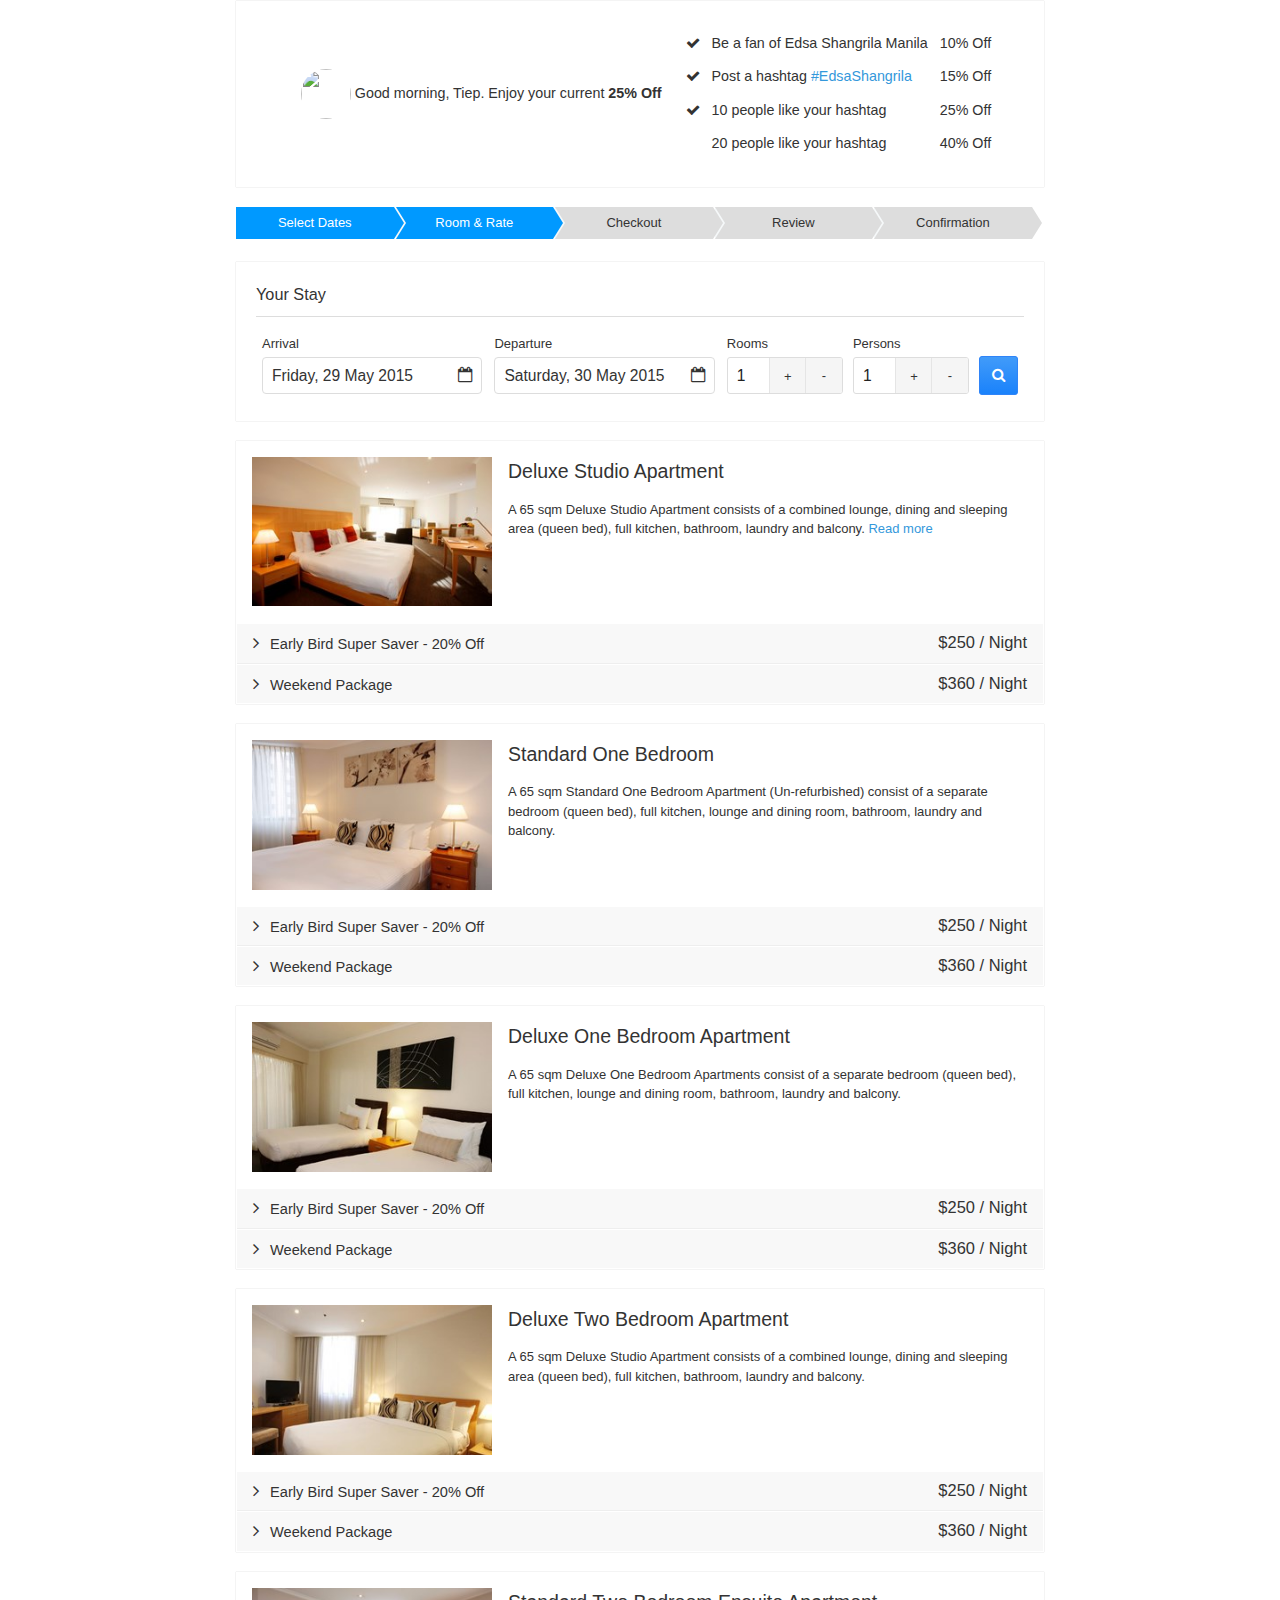
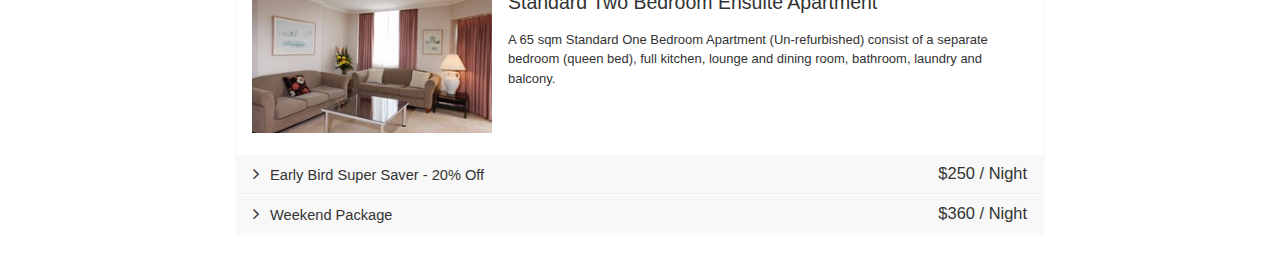
==== commit 855e16b2: "update member connect bar" ====
--- a/index.html
+++ b/index.html
@@ -6,35 +6,61 @@
 	<title>Reservation - Modern Hotel</title>
 	<meta name="viewport" content="width=device-width, initial-scale=1, user-scalable=no">
 	<link rel="stylesheet" href="styles/style.css">
+	<script src="scripts/jquery-1.11.2.min.js"></script>
+	<script src="scripts/jquery-ui-1.11.4.min.js"></script>
 	<!--[if lt IE 9]>
 	<script src="http://html5shiv.googlecode.com/svn/trunk/html5.js"></script>
 	<![endif]-->
 </head>
 
 <body>
-	<header class="master-header" style="background-image: url(images/rex-banner-2200x1200.jpg)">
-		<div class="container">
-			<section class="master-headline">
-				<a href="#" class="master-logo">
-					<img src="images/logo-rex.png" alt="">
-				</a>
-				<div class="master-caption">
-					<h1>Rex Hotel Saigon</h1>
-					<address>
-						141 Nguyen Hue Blvd, Ho Chi Minh City, Vietnam
-					</address>
-				</div>
-			</section>
-		</div>
-	</header>
 	<section class="master-body">
 		<div class="container">
-			<div class="body-banner">
-				<img src="images/book-direct-banner.png" alt="">
-			</div>
+			<!-- <div class="container-box text-center member-connect-bar" id="member-connect-bar"> -->
 			<div class="container-box text-center member-connect-bar">
-				Rex Preferred Guest Member? <a href="?do=connect" class="ghost-button"><i class="fa fa-unlock-alt"></i> Sign In For Member Rates</a>
-				<!-- Welcome back, Edward. Enjoy your <strong>35% Off</strong> for Platinum Membership -->
+				<!-- <img src="images/user.svg" id="member-profile-pic" alt=""> <span id="member-connect-text">Rex Preferred Guest Member? Connect to get special rates.</span> -->
+				<!-- <img src="https://fbcdn-profile-a.akamaihd.net/hprofile-ak-xpa1/v/t1.0-1/p120x120/1545027_10152159310381974_2058348071_n.jpg?oh=f5b5e54c6224d685615c6a68b1f741a2&oe=55F2F405&__gda__=1438741703_145e4885fb6ff9e78bc42f0b9593d224" id="member-profile-pic" alt=""> <span id="member-connect-text">Good morning, Tiep. Enjoy your <strong>35% Off</strong> for RPG Platium Membership</span> -->
+				<table class="data-table compact-table">
+					<tr>
+						<td>
+							<img src="https://fbcdn-profile-a.akamaihd.net/hprofile-ak-xpa1/v/t1.0-1/p120x120/1545027_10152159310381974_2058348071_n.jpg?oh=f5b5e54c6224d685615c6a68b1f741a2&oe=55F2F405&__gda__=1438741703_145e4885fb6ff9e78bc42f0b9593d224" id="member-profile-pic" alt=""> <span id="member-connect-text">Good morning, Tiep. Enjoy your current <strong>25% Off</strong>
+				</span>
+						</td>
+						<td>
+							<table>
+								<tr>
+									<td><i class="fa fa-check"></i></td>
+									<td>Be a fan of Edsa Shangrila Manila</td>
+									<td>10% Off</td>
+								</tr>
+								<tr>
+									<td><i class="fa fa-check"></i></td>
+									<td>Post a hashtag <a>#EdsaShangrila</a></td>
+									<td>15% Off</td>
+								</tr>
+								<tr>
+									<td><i class="fa fa-check"></i></td>
+									<td>10 people like your hashtag</td>
+									<td>25% Off</td>
+								</tr>
+								<tr>
+									<td></td>
+									<td>20 people like your hashtag</td>
+									<td>40% Off</td>
+								</tr>
+							</table>
+						</td>
+					</tr>
+				</table>
+				<style type="text/css">
+				.compact-table {
+					margin: auto;
+				}
+				
+				.compact-table td {
+					padding: 6px 0 6px 12px;
+				}
+				</style>
 			</div>
 			<div class="breadcrumb-nav">
 				<ul>
@@ -49,27 +75,23 @@
 				<div class="container-box">
 					<h3 class="box-title">Your Stay</h3>
 					<div class="box-content">
-						<form action="" class="booking-search-form">
+						<form action="index.html" class="booking-search-form" id="booking-search-form">
 							<table class="form-table wide">
 								<tr>
 									<td>
 										<h4 class="form-label-title">Arrival</h4>
 										<label class="datepicker-label">
-											<input type="text" class="datepicker" id="arrival" placeholder="Arrival" value="Thursday, 21 May 2015" readonly>
+											<input type="text" class="datepicker" id="arrival" placeholder="Arrival" value="Friday, 29 May 2015" readonly>
 											<input type="text" name="arrival" class="hide datepicker-alt" placeholder="Arrival" value="">
 										</label>
 									</td>
-								</tr>
-								<tr>
 									<td>
 										<h4 class="form-label-title">Departure</h4>
 										<label class="datepicker-label">
-											<input type="text" class="datepicker" id="departure" placeholder="Departure" value="Friday, 22 May 2015" readonly>
+											<input type="text" class="datepicker" id="departure" placeholder="Departure" value="Saturday, 30 May 2015" readonly>
 											<input type="text" name="departure" class="hide datepicker-alt" placeholder="Arrival" value="">
 										</label>
 									</td>
-								</tr>
-								<tr>
 									<td>
 										<div class="dual-split">
 											<label>
@@ -84,82 +106,15 @@
 											</label>
 										</div>
 									</td>
-								</tr>
-								<tr>
 									<td>
-										<button type="submit"><i class="fa fa-search"></i> Check Availability</button>
+										<h4 class="form-label-title">&nbsp;</h4>
+										<label>
+											<button type="submit"><i class="fa fa-search"></i></button>
+										</label>
 									</td>
 								</tr>
 							</table>
 						</form>
-					</div>
-				</div>
-				<div class="container-box">
-					<h3 class="box-title">Result Filter</h3>
-					<div class="box-content">
-						<!-- Price -->
-						<div class="filter-component price-filter">
-							<h4 class="component-title active">Price</h4>
-							<div class="component-body">
-								<ul class="price-filter-label">
-									<li>$200</li>
-									<li>$980</li>
-								</ul>
-								<div class="slider"></div>
-							</div>
-						</div>
-						<div class="filter-component room-filter">
-							<h4 class="component-title active">Rooms</h4>
-							<div class="component-body">
-								<label>
-									<input type="checkbox" class="select-all-checkbox" checked> All Rooms
-								</label>
-								<label>
-									<input type="checkbox" checked> Deluxe Room
-								</label>
-								<label>
-									<input type="checkbox" checked> Executive Governor Suite
-								</label>
-								<label>
-									<input type="checkbox" checked> Executive Premium
-								</label>
-								<label>
-									<input type="checkbox" checked> Executive Suite
-								</label>
-								<label>
-									<input type="checkbox" checked> Governor Suite
-								</label>
-								<label>
-									<input type="checkbox" checked> Imperial Suite
-								</label>
-								<label>
-									<input type="checkbox" checked> Premium
-								</label>
-								<label>
-									<input type="checkbox" checked> Presidential Suite
-								</label>
-								<label>
-									<input type="checkbox" checked> Rex Suite
-								</label>
-								<label>
-									<input type="checkbox" checked> Junior Suite
-								</label>
-							</div>
-						</div>
-						<div class="filter-component room-filter">
-							<h4 class="component-title active">Rates</h4>
-							<div class="component-body">
-								<label>
-									<input type="checkbox" class="select-all-checkbox" checked> All Rates
-								</label>
-								<label>
-									<input type="checkbox" checked> Best Available Rate (BAR) - Single
-								</label>
-								<label>
-									<input type="checkbox" checked> Best Available Rate (BAR)-Double
-								</label>
-							</div>
-						</div>
 					</div>
 				</div>
 			</aside>
@@ -507,18 +462,8 @@
 		</div>
 		<div class="clear"></div>
 	</section>
-	<footer class="master-footer">
-		<div class="container">
-			<h3>Rex Hotel Saigon</h3>
-			<address>141 Nguyen Hue Blvd, Ho Chi Minh City, Vietnam</address>
-			<div>
-				Phone: <a href="tel:(8 48)38292185">(8 48)38292185</a> | E-mail: <a href="mailto:rexhotel@rex.com.vn">rexhotel@rex.com.vn</a>
-			</div>
-		</div>
-	</footer>
-	<script src="scripts/jquery-1.11.2.min.js"></script>
-	<script src="scripts/jquery-ui-1.11.4.min.js"></script>
 	<script src="scripts/script.js"></script>
+	<script src="scripts/facebook.js"></script>
 	<!-- end of document -->
 </body>
 
